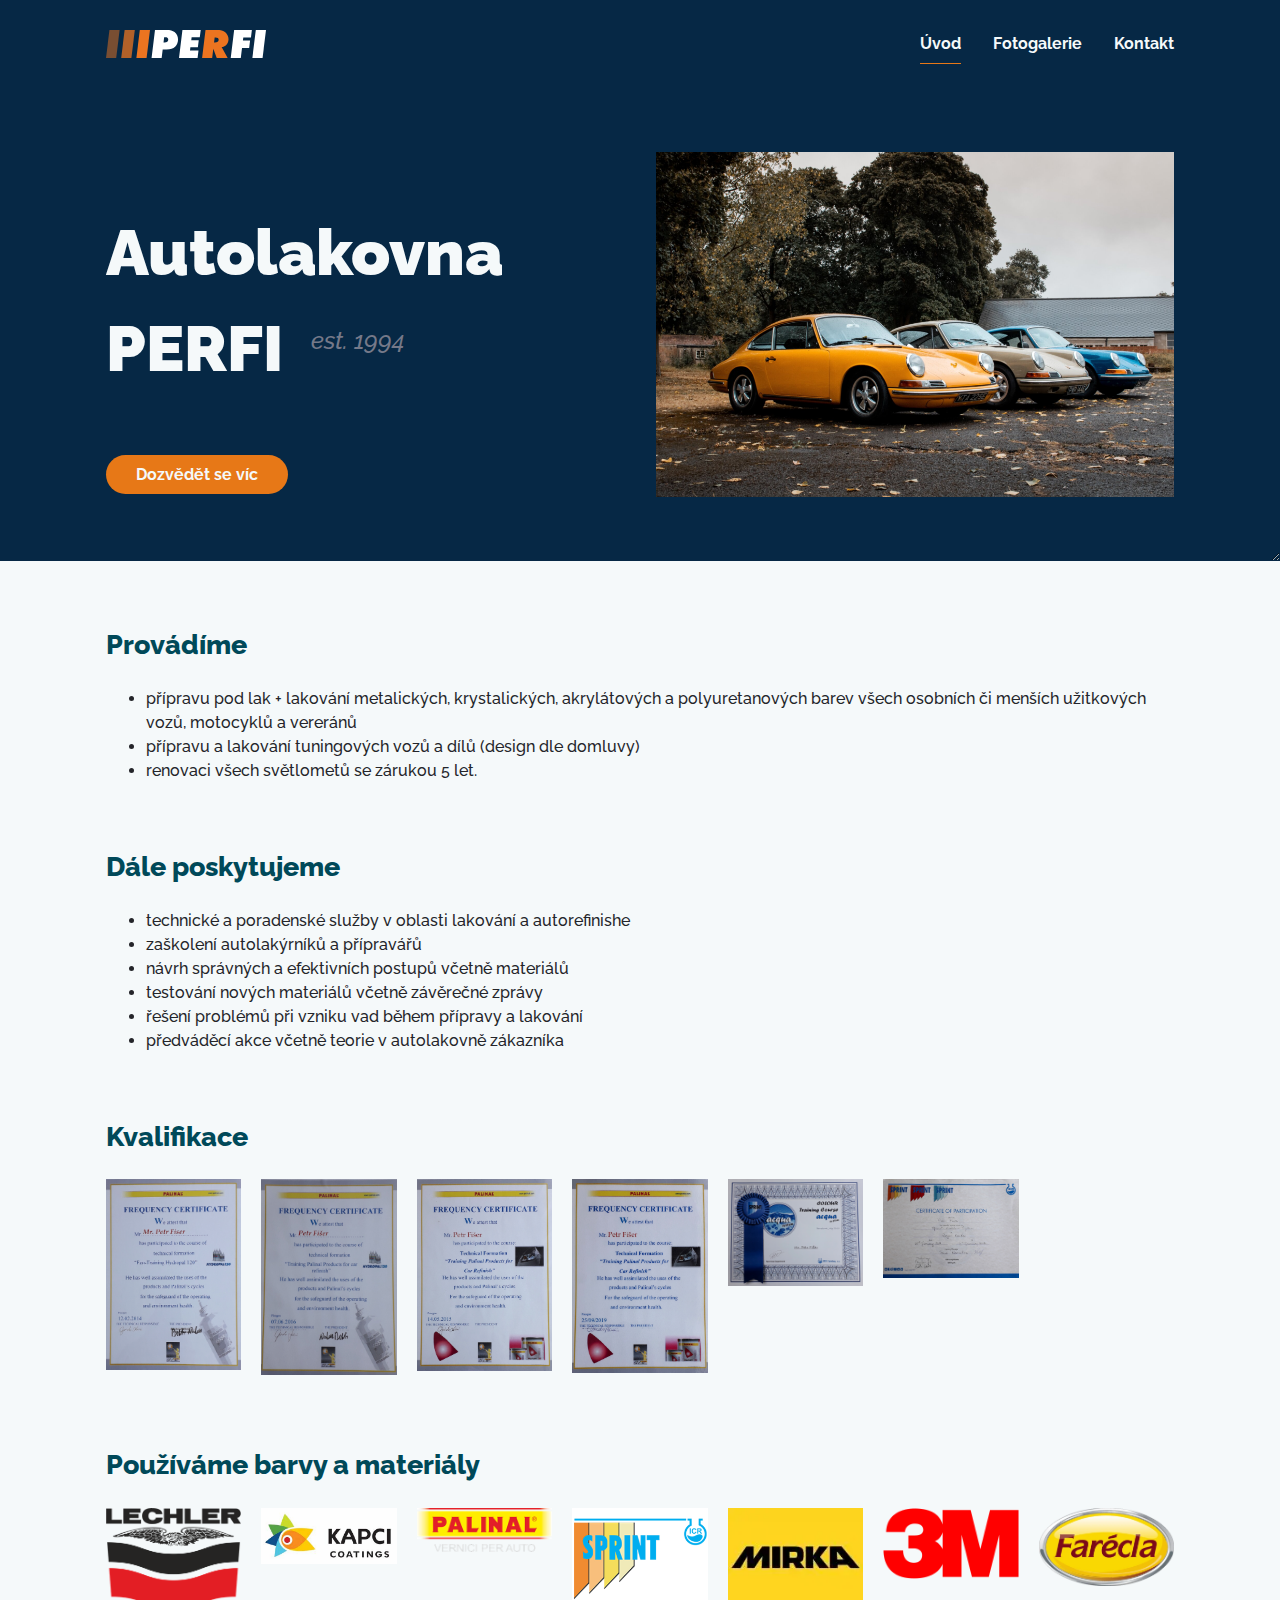
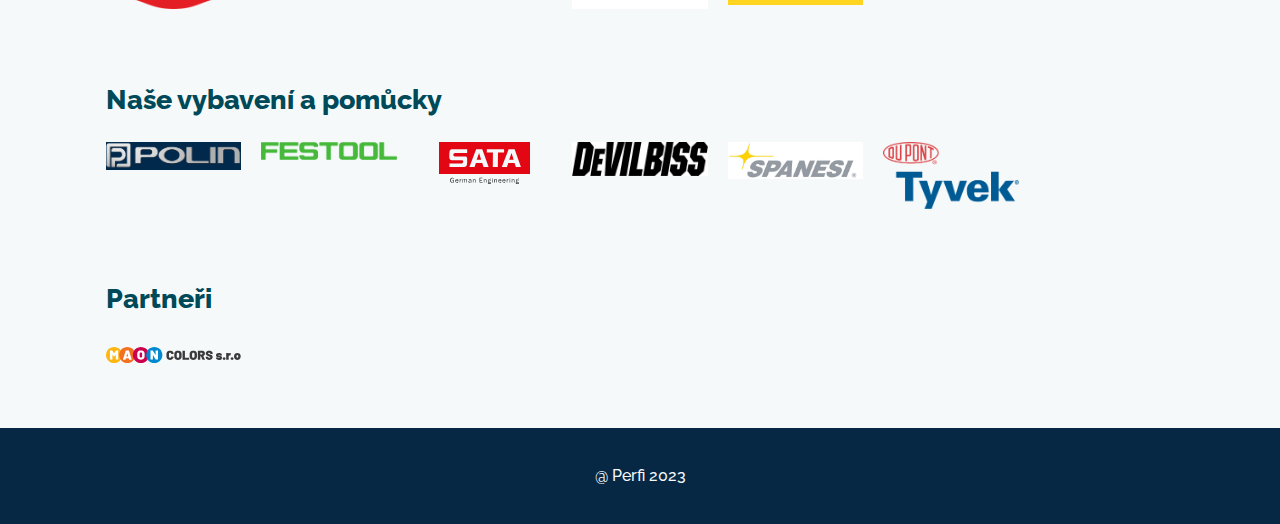
==== index.html @ 41625524 "Initial production commit" ====
<!DOCTYPE html>
<html lang="cs">
  <head>
    <meta charset="UTF-8" />
    <meta name="viewport" content="width=device-width" />
    <link rel="icon" type="image/x-icon" href="/images/favicon.svg">
    <link rel="stylesheet" href="styles.css">
    <title>Autolakovna Perfi</title>
    <style>
      h1.big sup {
        font-size: 1.5rem;
        color: var(--grey);
        font-weight: 500;
      }
    </style>
  </head>
  <body>
    <header class="tophead">
      <a href="/" class="logo"><img class="logo" src="/images/perfi_w.svg" alt="Perfi"/></a>
      <nav>
        <ul>
          <li><a class="active" href="/">Úvod</a></li>
          <li><a href="/galerie.html">Fotogalerie</a></li>
          <li><a href="/kontakt.html">Kontakt</a></li>
        </ul>
      </nav>
    </header>

    <section id="hero">
      <div class="text">
        <h1 class="big">Autolakovna PERFI&nbsp;&nbsp;<sup><i>est.&nbsp;1994</i></sup></h1>
        <p></p>
        <br/>
        <a href="#main" class="button">Dozvědět se víc</a>
      </div>

      <img src="/images/hero.c.jpg" alt="hero"/>
    </section>
    <main id="main">
      <h2>Provádíme</h2>
      <ul>
        <li>přípravu pod lak + lakování metalických, krystalických, akrylátových a polyuretanových barev všech osobních či menších užitkových vozů, motocyklů a vereránů</li>
        <li>přípravu a lakování tuningových vozů a dílů (design dle domluvy)</li>
        <li>renovaci všech světlometů se zárukou 5 let.</li>
      </ul>

      <br />
      <h2>Dále poskytujeme</h2>
      <ul>
        <li>technické a poradenské služby v oblasti lakování a autorefinishe</li> 
        <li>zaškolení autolakýrníků a přípravářů</li>
        <li>návrh správných a efektivních postupů včetně materiálů</li>
        <li>testování nových materiálů včetně závěrečné zprávy</li>
        <li>řešení problémů při vzniku vad během přípravy a lakování</li>
        <li>předváděcí akce včetně teorie v autolakovně zákazníka</li>
      </ul>
    
      <br />
    <h2>Kvalifikace</h2>
    <light-box container="certs"></light-box>
    <ul id="certs">
      <li><img loading="lazy" src="/images/certs/cert-palinal1-1.jpg" alt="Certifikát Palinal" /></li>
      <li><img loading="lazy" src="/images/certs/cert-palinal1-2.jpg" alt="Certifikát Palinal" /></li>
      <li><img loading="lazy" src="/images/certs/cert-palinal2-1.jpg" alt="Certifikát Palinal" /></li>
      <li><img loading="lazy" src="/images/certs/cert-palinal2-2.jpg" alt="Certifikát Palinal" /></li>
      <li><img loading="lazy" src="/images/certs/cert-acqua.jpg" alt="Certifikát Acqua" /></li>
      <li><img loading="lazy" src="/images/certs/cert-sprint.jpg" alt="Certifikát Sprint" /></li>
    </ul>

      <br />
    <h2>Používáme barvy a materiály</h2>
    <ul class="logos">
      <li><img loading="lazy" src="/images/lechler.png" alt="Lechler" /></li>
      <li><img loading="lazy" src="/images/kapci.jpg" alt="Kapci" /></li>
      <li><img loading="lazy" src="/images/palinal.png" alt="Palinal" /></li>
      <li><img loading="lazy" src="/images/sprint.png" alt="Sprint" /></li>
      <li><img loading="lazy" src="/images/mirka.png" alt="Mirka" /></li>
      <li><img loading="lazy" src="/images/3m.png" alt="3M" /></li>
      <li><img loading="lazy" src="/images/farecla.png" alt="Farécla" /></li>
    </ul>

      <br />
    <h2>Naše vybavení a pomůcky</h2>
    <ul class="logos">
      <li><img loading="lazy" src="/images/polin.gif" alt="Polin" /></li>
      <li><img loading="lazy" src="/images/festool.png" alt="Festool" /></li>
      <li><img loading="lazy" src="/images/sata-wk.svg" alt="Sata" /></li>
      <li><img loading="lazy" src="/images/devilbiss.png" alt="DeVilbiss" /></li>
      <li><img loading="lazy" src="/images/spanesi.png" alt="Osa Spanesi" /></li>
      <li><img loading="lazy" src="/images/tyvek.png" alt="Tyvek DuPont" /></li>
    </ul>

      <br />
    <h2>Partneři</h2>
    <ul class="logos">
      <li><img loading="lazy" src="/images/maon.svg" alt="Maon" /></li>
    </ul>


  </main>
  <script src="lightbox.js"></script>
  <footer>
    <p>@ Perfi 2023</p>
  </footer>
  </body>
</html>
---- styles.css ----
@import"https://fonts.googleapis.com/css2?family=Raleway:wght@500;700;800;900&display=swap";:root{--side-padding: 2rem;--max-phone: 699px;--white: #F5F9FA;--grey: #757989}@supports(--side-padding: clamp(1rem, 7vw + 1rem, 10rem)){:root{--side-padding: clamp(1rem, 7vw + 1rem, 10rem)}}@media only screen and (max-width: 699px){:root{--side-padding: 1rem}}*{box-sizing:border-box}html{scroll-behavior:smooth}body{font-family:"Raleway",sans-serif;font-weight:500;margin:0;background-color:#f5f9fa;color:#24252a;display:flex;flex-direction:column;min-height:100vh;line-height:1.5}h1.big{font-size:4rem;font-weight:900}h2{color:#004959;font-weight:800;font-size:1.7rem}header.tophead{display:flex;justify-content:space-between;align-items:center;padding:20px var(--side-padding);background-color:#062845;color:#f5f9fa}header.tophead a.logo{line-height:0}header.tophead img.logo{width:6rem;height:auto}@supports(width: clamp(6rem, 20vw, 10rem)){header.tophead img.logo{width:clamp(6rem,20vw,10rem)}}header.tophead nav ul{list-style:none;margin:0;padding:0;display:flex;justify-content:space-between;align-items:center}header.tophead nav ul li{margin-left:1.5rem}@supports(column-gap: min(4vw, 2rem)){header.tophead nav ul{column-gap:min(4vw,2rem)}header.tophead nav ul li{margin-left:0}}header.tophead a{text-decoration:none;color:#f5f9fa;font-weight:700;transition:all .2s ease 0s;padding-top:10px;padding-bottom:10px}header.tophead a:hover{color:#e77817}header.tophead a.button:hover{color:#f5f9fa}header.tophead a.active{border-bottom:1px solid #e77817}header.tophead .logo{text-transform:uppercase;font-size:1.5rem;font-weight:700}main{padding:40px var(--side-padding)}footer{background-color:#062845;color:#f5f9fa;text-align:center;padding:20px var(--side-padding);margin-top:auto}a.button{background-color:#e77817;color:#f5f9fa;padding-left:30px;padding-right:30px;padding-top:10px;padding-bottom:10px;border-radius:20px;text-decoration:none;font-weight:700;transition:all .2s ease 0s;text-decoration:none}a.button:hover{background-color:#cf6c14;color:#f5f9fa;text-decoration:none}#hero{padding:4rem var(--side-padding);background-color:#062845;color:#f5f9fa;display:grid;grid-template-columns:1fr 1fr;grid-template-rows:100%;align-items:center;resize:both;gap:2rem;overflow:auto}@media only screen and (max-width: 699px){#hero{grid-template-columns:100%;grid-template-rows:1fr 1fr}}#hero .text{max-width:100%}#hero img{max-width:100%}.logos{padding-left:0;list-style-type:none;display:grid;grid-template-columns:repeat(auto-fill, minmax(120px, 1fr));grid-gap:20px}.logos li{text-align:center}.logos li img{max-width:100%}#certs{padding-left:0;list-style-type:none;display:grid;grid-template-columns:repeat(auto-fill, minmax(120px, 1fr));grid-gap:20px}#certs li{text-align:center}#certs li img{max-width:100%;cursor:pointer}a{color:#006880;text-decoration:none;transition:.5s ease-in all}a:hover{color:#006880;text-decoration:underline}/*# sourceMappingURL=styles.css.map */
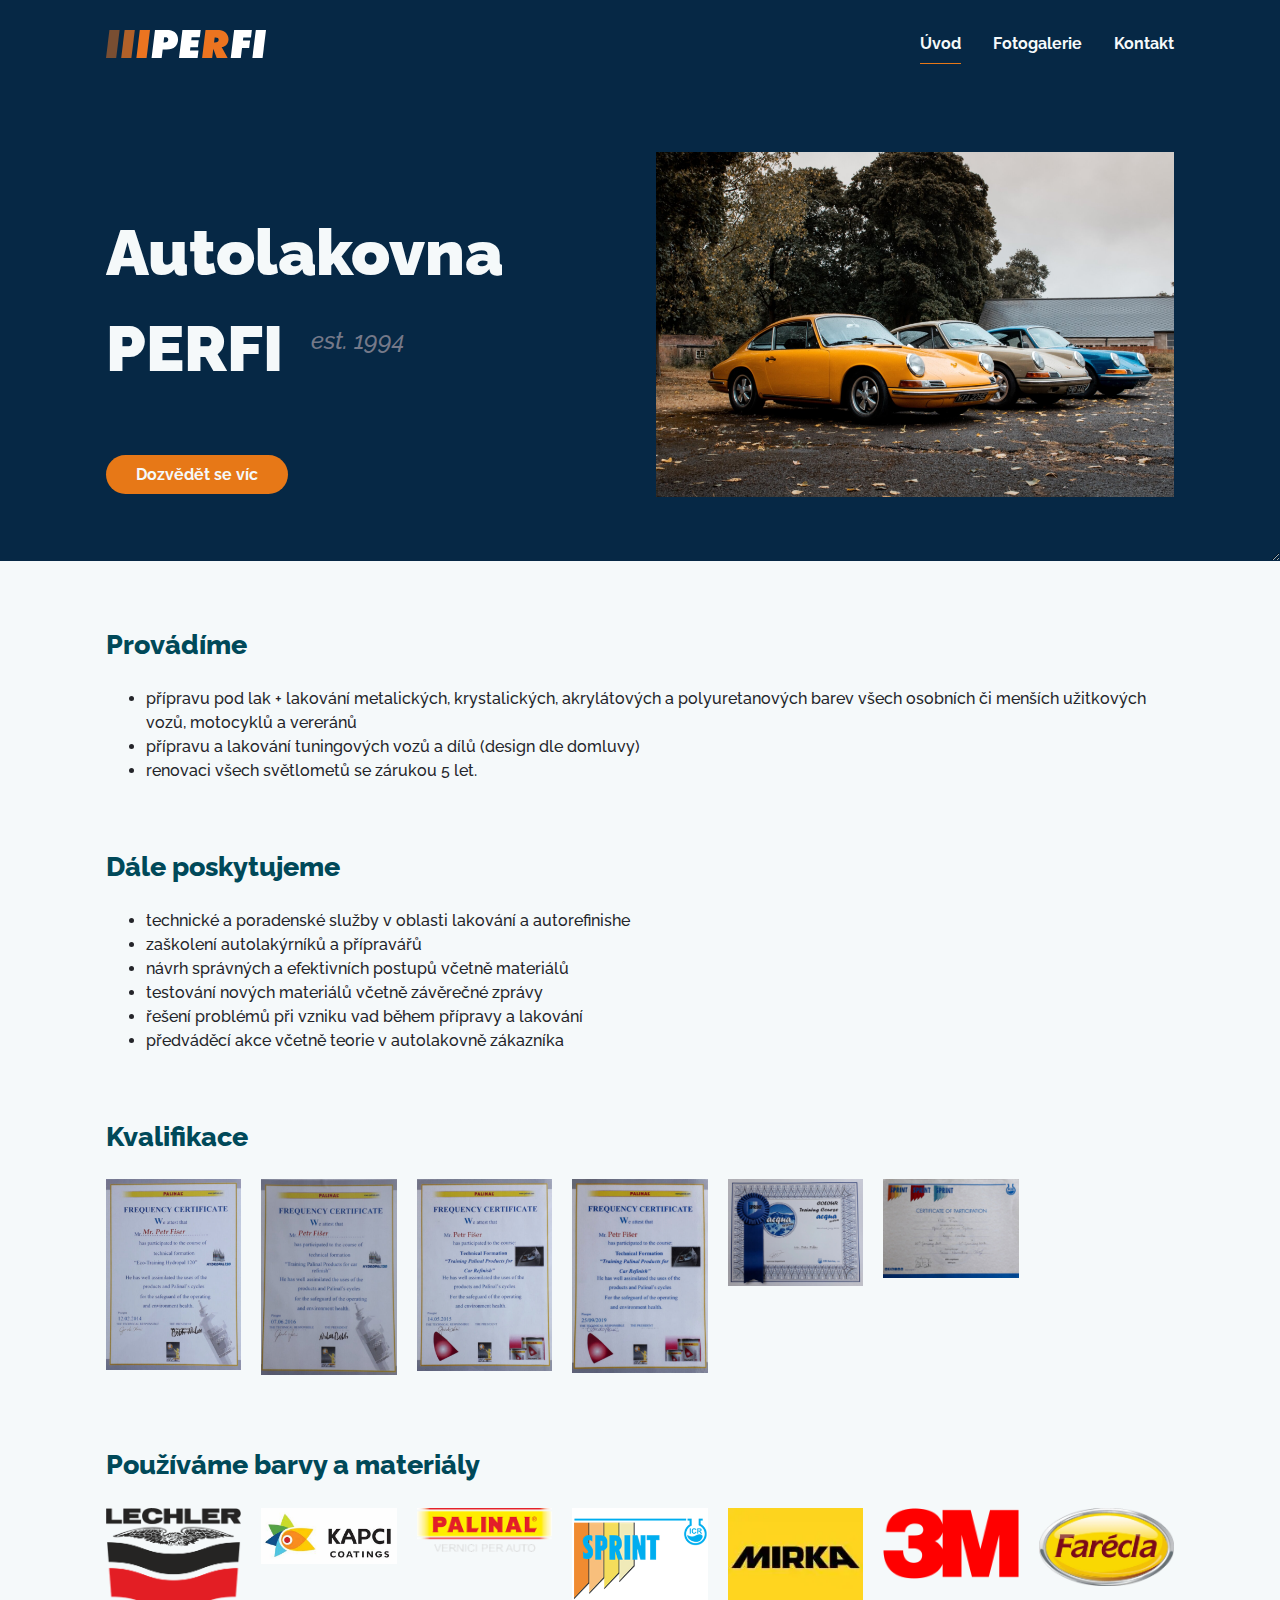
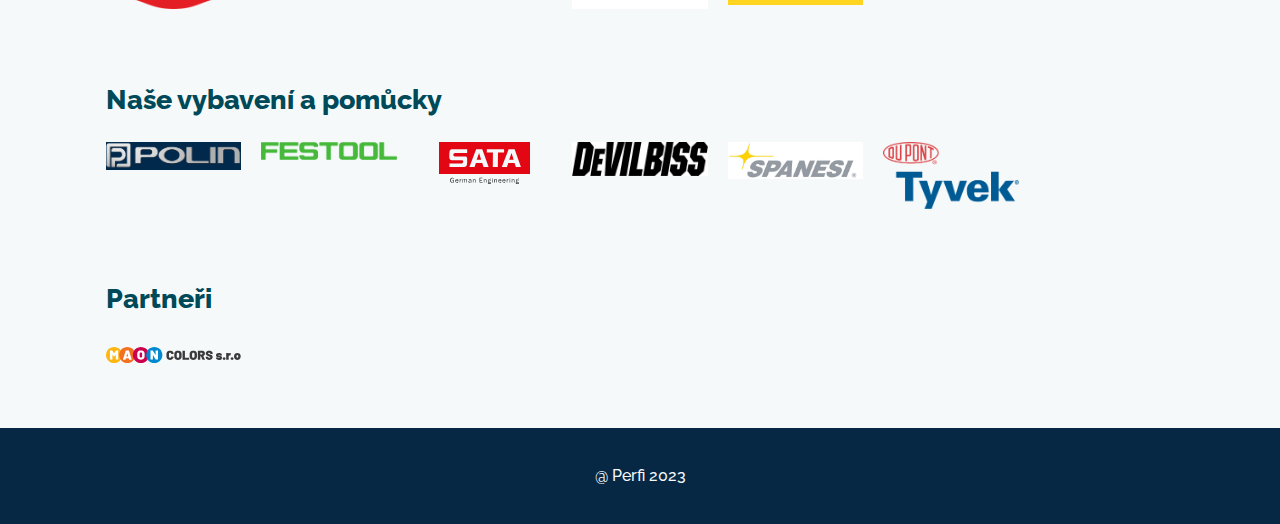
==== commit 399025b5: "Added smaller images of certificates" ====
--- a/index.html
+++ b/index.html
@@ -59,12 +59,12 @@
     <h2>Kvalifikace</h2>
     <light-box container="certs"></light-box>
     <ul id="certs">
-      <li><img loading="lazy" src="/images/certs/cert-palinal1-1.jpg" alt="Certifikát Palinal" /></li>
-      <li><img loading="lazy" src="/images/certs/cert-palinal1-2.jpg" alt="Certifikát Palinal" /></li>
-      <li><img loading="lazy" src="/images/certs/cert-palinal2-1.jpg" alt="Certifikát Palinal" /></li>
-      <li><img loading="lazy" src="/images/certs/cert-palinal2-2.jpg" alt="Certifikát Palinal" /></li>
-      <li><img loading="lazy" src="/images/certs/cert-acqua.jpg" alt="Certifikát Acqua" /></li>
-      <li><img loading="lazy" src="/images/certs/cert-sprint.jpg" alt="Certifikát Sprint" /></li>
+      <li><img loading="lazy" src="/images/certs/comp.cert-palinal1-1.jpg" data-image-src="/images/certs/c.cert-palinal1-1.jpg" alt="Certifikát Palinal" /></li>
+      <li><img loading="lazy" src="/images/certs/comp.cert-palinal1-2.jpg" data-image-src="/images/certs/c.cert-palinal1-2.jpg" alt="Certifikát Palinal" /></li>
+      <li><img loading="lazy" src="/images/certs/comp.cert-palinal2-1.jpg" data-image-src="/images/certs/c.cert-palinal2-1.jpg" alt="Certifikát Palinal" /></li>
+      <li><img loading="lazy" src="/images/certs/comp.cert-palinal2-2.jpg" data-image-src="/images/certs/c.cert-palinal2-2.jpg" alt="Certifikát Palinal" /></li>
+      <li><img loading="lazy" src="/images/certs/comp.cert-acqua.jpg" data-image-src="/images/certs/c.cert-acqua.jpg" alt="Certifikát Acqua" /></li>
+      <li><img loading="lazy" src="/images/certs/comp.cert-sprint.jpg" data-image-src="/images/certs/c.cert-sprint.jpg" alt="Certifikát Sprint" /></li>
     </ul>
 
       <br />
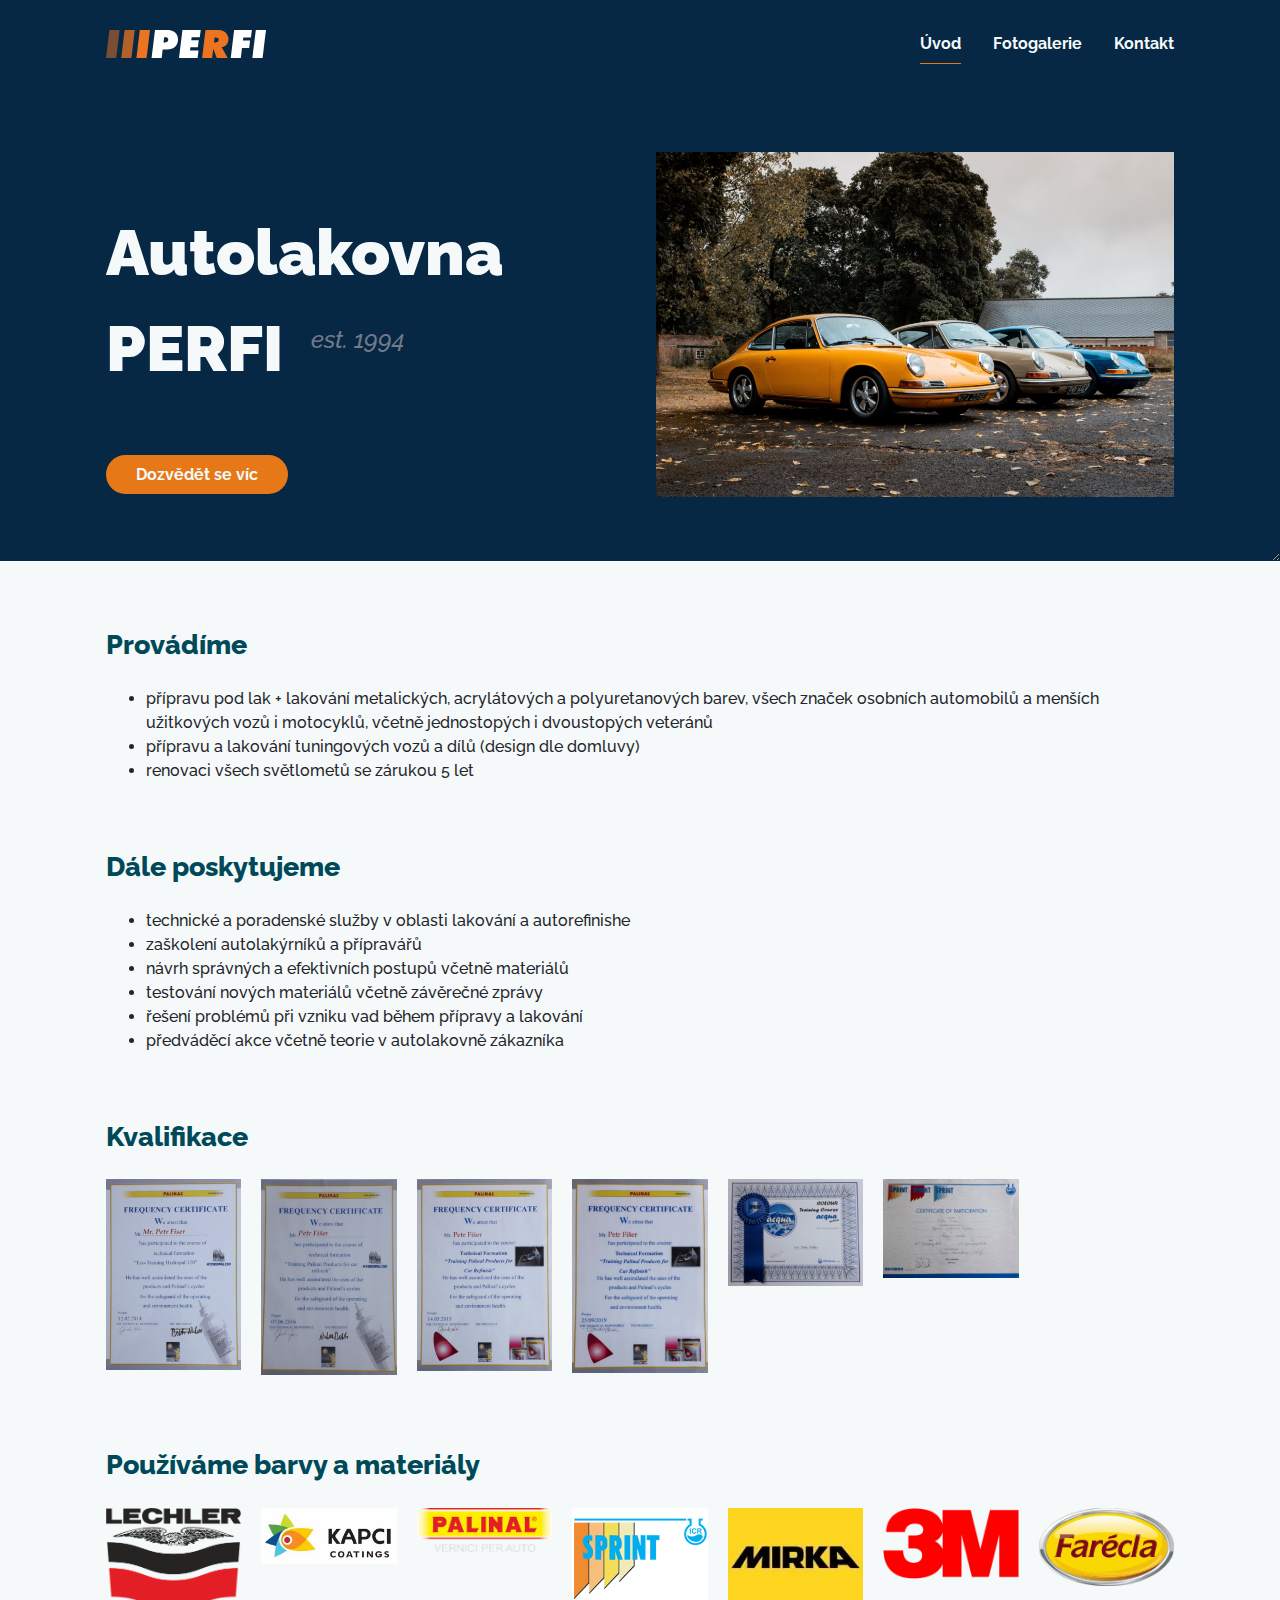
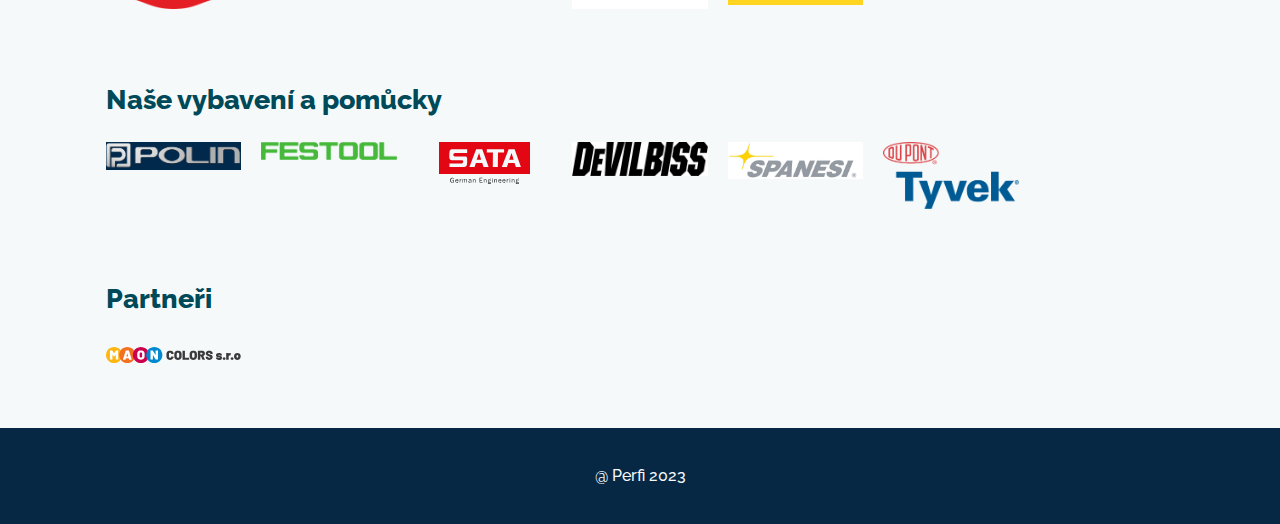
==== commit b6df64c5: "Improved text" ====
--- a/index.html
+++ b/index.html
@@ -39,9 +39,9 @@
     <main id="main">
       <h2>Provádíme</h2>
       <ul>
-        <li>přípravu pod lak + lakování metalických, krystalických, akrylátových a polyuretanových barev všech osobních či menších užitkových vozů, motocyklů a vereránů</li>
+        <li>přípravu pod lak + lakování metalických, acrylátových a polyuretanových barev, všech značek osobních automobilů a menších užitkových vozů i motocyklů, včetně jednostopých i dvoustopých veteránů</li>
         <li>přípravu a lakování tuningových vozů a dílů (design dle domluvy)</li>
-        <li>renovaci všech světlometů se zárukou 5 let.</li>
+        <li>renovaci všech světlometů se zárukou 5 let</li>
       </ul>
 
       <br />
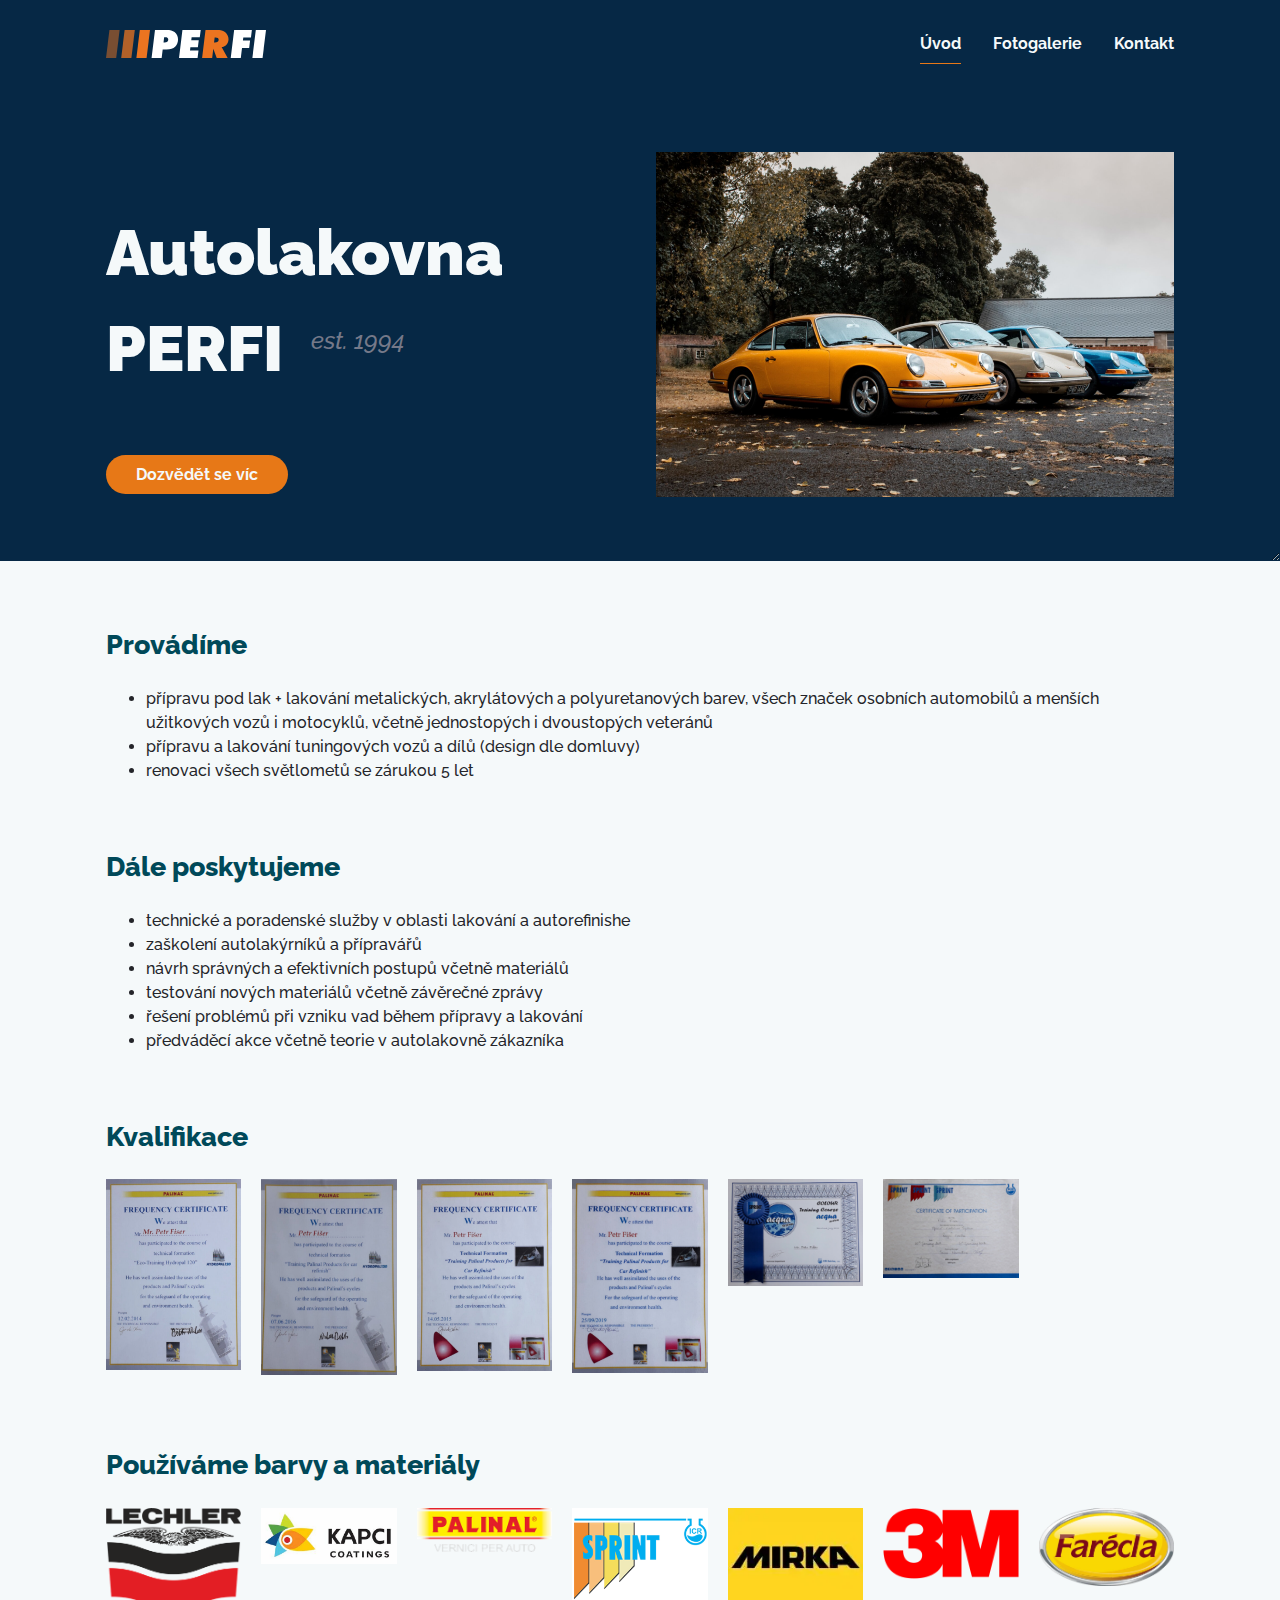
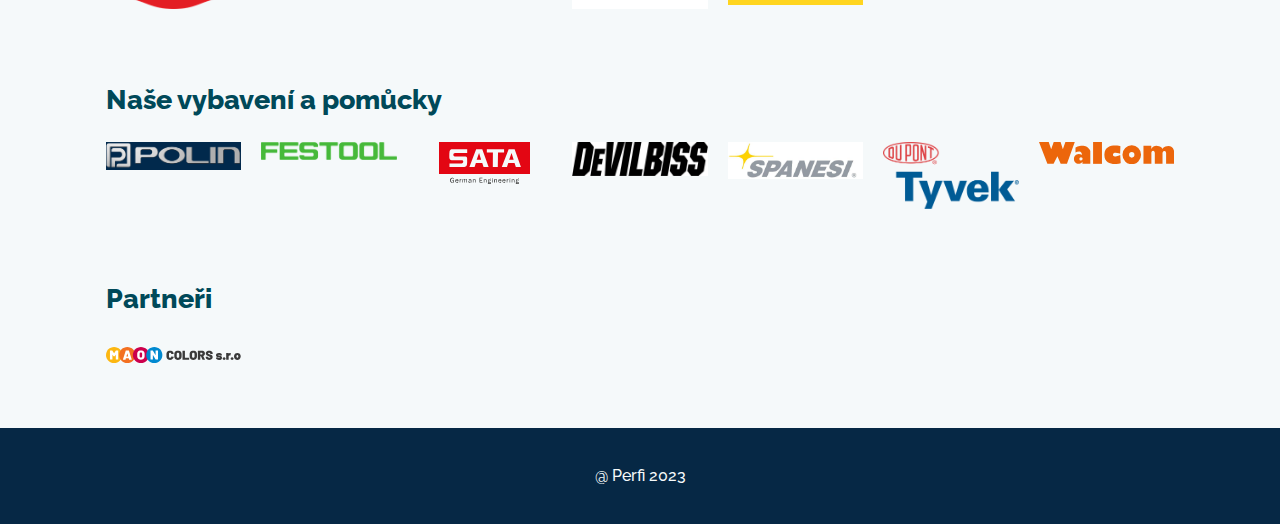
==== commit 98e2c0e7: "Added Walcom logo and corrected 'ackrylátových' to 'akrylátových'" ====
--- a/index.html
+++ b/index.html
@@ -39,7 +39,7 @@
     <main id="main">
       <h2>Provádíme</h2>
       <ul>
-        <li>přípravu pod lak + lakování metalických, acrylátových a polyuretanových barev, všech značek osobních automobilů a menších užitkových vozů i motocyklů, včetně jednostopých i dvoustopých veteránů</li>
+        <li>přípravu pod lak + lakování metalických, akrylátových a polyuretanových barev, všech značek osobních automobilů a menších užitkových vozů i motocyklů, včetně jednostopých i dvoustopých veteránů</li>
         <li>přípravu a lakování tuningových vozů a dílů (design dle domluvy)</li>
         <li>renovaci všech světlometů se zárukou 5 let</li>
       </ul>
@@ -88,6 +88,7 @@
       <li><img loading="lazy" src="/images/devilbiss.png" alt="DeVilbiss" /></li>
       <li><img loading="lazy" src="/images/spanesi.png" alt="Osa Spanesi" /></li>
       <li><img loading="lazy" src="/images/tyvek.png" alt="Tyvek DuPont" /></li>
+      <li><img loading="lazy" src="/images/walcom.svg" alt="Walcom" /></li>
     </ul>
 
       <br />
